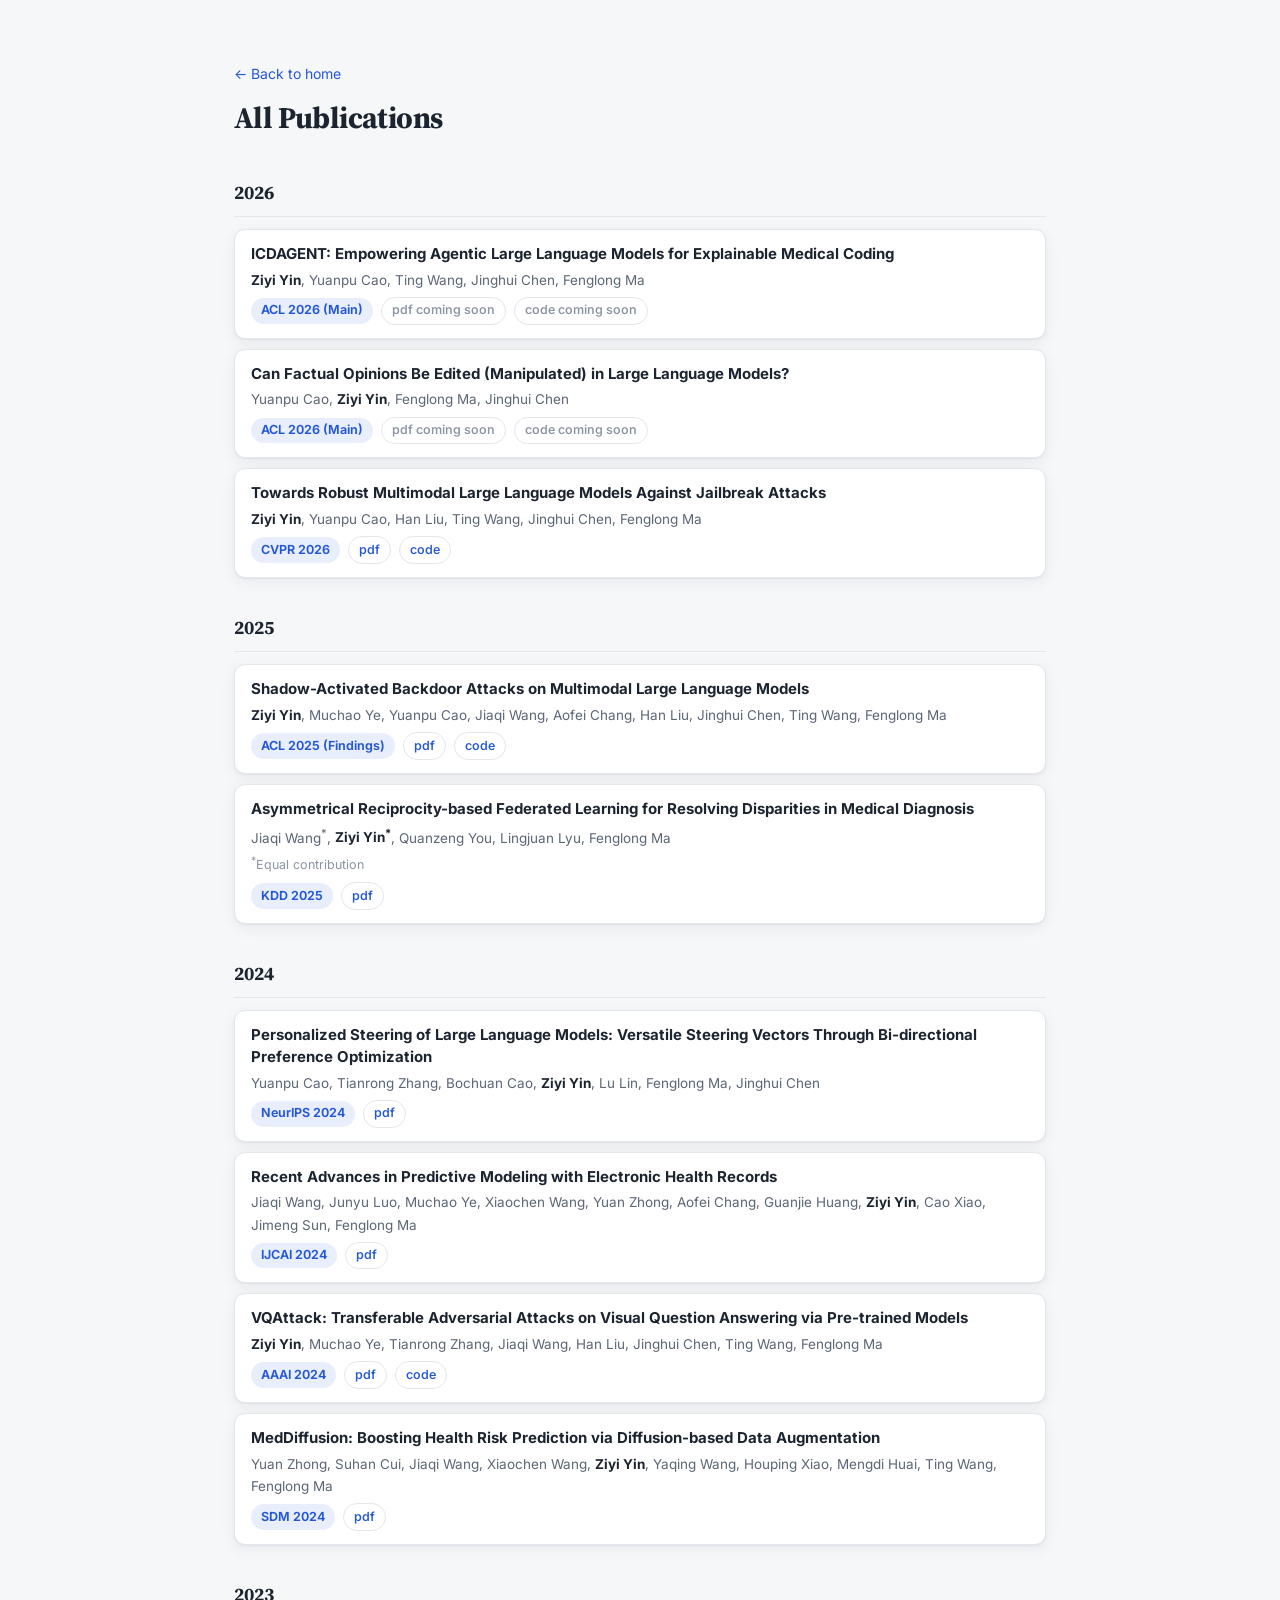
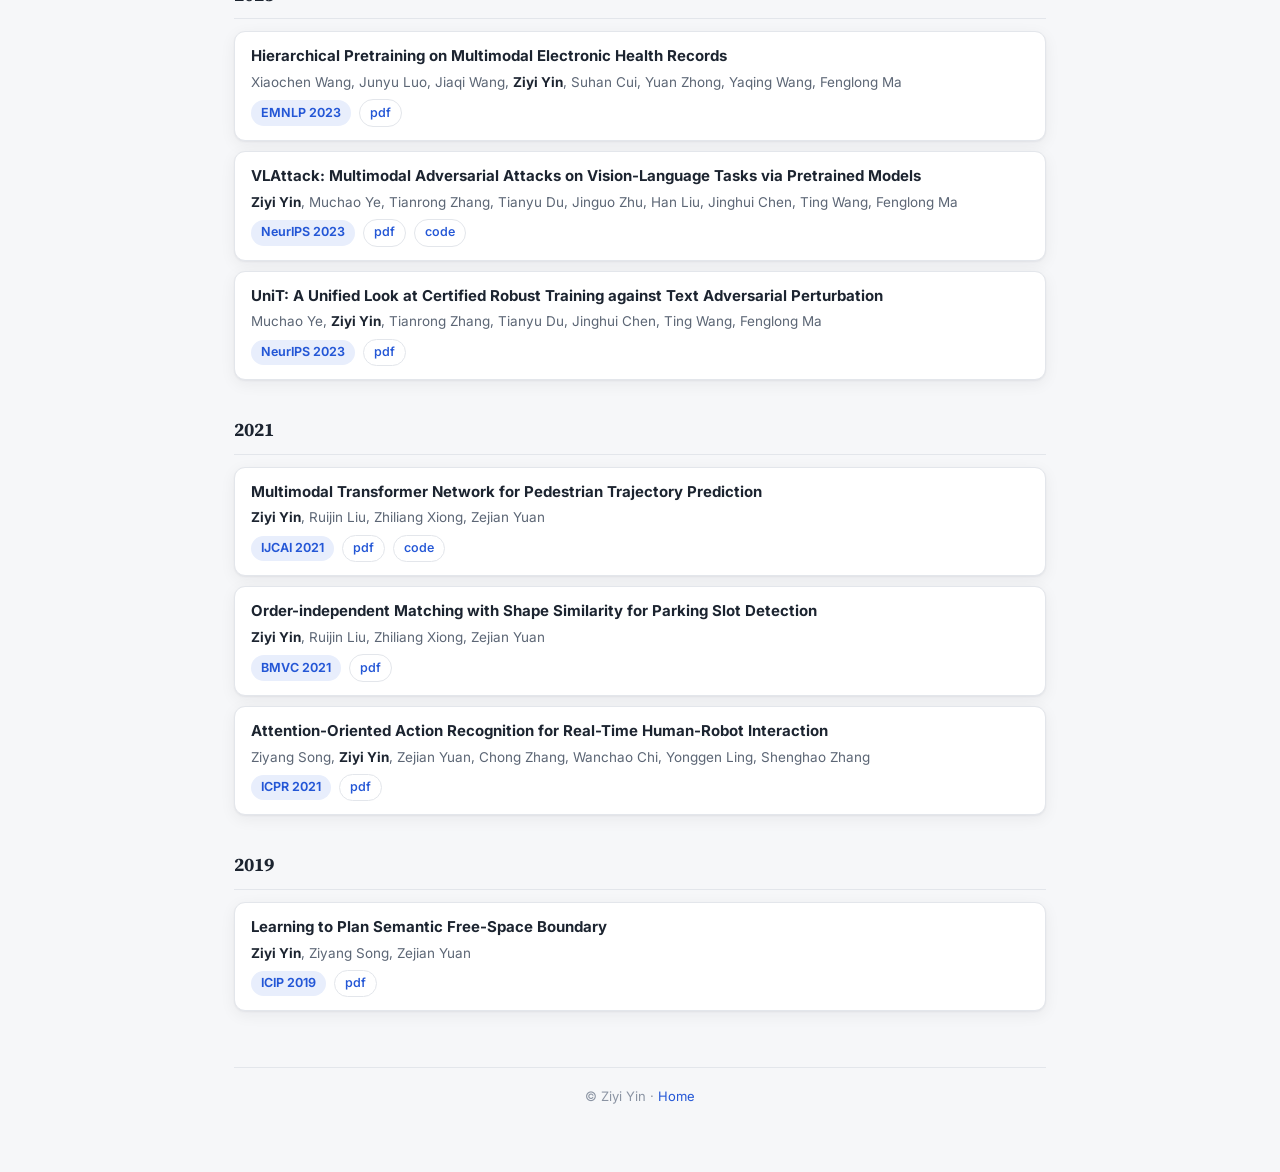
==== publications.html @ 841c4a1c "Redesign homepage: modern card layout, LinkedIn link, split all-publications page Co-Authored-By: Cl" ====
<!DOCTYPE html>
<html lang="en">
<head>
<meta charset="utf-8" />
<meta name="viewport" content="width=device-width, initial-scale=1" />
<title>All Publications · Ziyi Yin</title>
<link rel="shortcut icon" href="favicon.ico" />
<link rel="preconnect" href="https://fonts.googleapis.com" />
<link rel="preconnect" href="https://fonts.gstatic.com" crossorigin />
<link href="https://fonts.googleapis.com/css2?family=Inter:wght@400;550;650;750&family=Source+Serif+4:wght@500;700&display=swap" rel="stylesheet" />
<link rel="stylesheet" href="style.css" />
<script data-goatcounter="https://ericyinyzy.goatcounter.com/count" async src="//gc.zgo.at/count.js"></script>
</head>
<body>
<div class="container">

<p class="breadcrumb"><a href="index.html">← Back to home</a></p>
<h1 class="page-title">All Publications</h1>

<!-- ======== 2026 ======== -->
<div class="year-block">
  <h3 class="year">2026</h3>

  <article class="pub-row">
    <p class="pub-title">ICDAGENT: Empowering Agentic Large Language Models for Explainable Medical Coding</p>
    <p class="pub-authors"><span class="me">Ziyi Yin</span>, Yuanpu Cao, Ting Wang, Jinghui Chen, Fenglong Ma</p>
    <div class="pub-meta">
      <span class="venue-badge">ACL 2026 (Main)</span>
      <span class="link-pill disabled">pdf coming soon</span>
      <span class="link-pill disabled">code coming soon</span>
    </div>
  </article>

  <article class="pub-row">
    <p class="pub-title">Can Factual Opinions Be Edited (Manipulated) in Large Language Models?</p>
    <p class="pub-authors">Yuanpu Cao, <span class="me">Ziyi Yin</span>, Fenglong Ma, Jinghui Chen</p>
    <div class="pub-meta">
      <span class="venue-badge">ACL 2026 (Main)</span>
      <span class="link-pill disabled">pdf coming soon</span>
      <span class="link-pill disabled">code coming soon</span>
    </div>
  </article>

  <article class="pub-row">
    <p class="pub-title">Towards Robust Multimodal Large Language Models Against Jailbreak Attacks</p>
    <p class="pub-authors"><span class="me">Ziyi Yin</span>, Yuanpu Cao, Han Liu, Ting Wang, Jinghui Chen, Fenglong Ma</p>
    <div class="pub-meta">
      <span class="venue-badge">CVPR 2026</span>
      <a class="link-pill" href="https://openaccess.thecvf.com/content/CVPR2026/papers/Yin_Towards_Robust_Multimodal_Large_Language_Models_Against_Jailbreak_Attacks_CVPR_2026_paper.pdf/">pdf</a>
      <a class="link-pill" href="https://github.com/ericyinyzy/SafeMLLM/">code</a>
    </div>
  </article>
</div>

<!-- ======== 2025 ======== -->
<div class="year-block">
  <h3 class="year">2025</h3>

  <article class="pub-row">
    <p class="pub-title">Shadow-Activated Backdoor Attacks on Multimodal Large Language Models</p>
    <p class="pub-authors"><span class="me">Ziyi Yin</span>, Muchao Ye, Yuanpu Cao, Jiaqi Wang, Aofei Chang, Han Liu, Jinghui Chen, Ting Wang, Fenglong Ma</p>
    <div class="pub-meta">
      <span class="venue-badge">ACL 2025 (Findings)</span>
      <a class="link-pill" href="https://aclanthology.org/2025.findings-acl.248/">pdf</a>
      <a class="link-pill" href="https://github.com/ericyinyzy/BadMLLM">code</a>
    </div>
  </article>

  <article class="pub-row">
    <p class="pub-title">Asymmetrical Reciprocity-based Federated Learning for Resolving Disparities in Medical Diagnosis</p>
    <p class="pub-authors">Jiaqi Wang<sup>*</sup>, <span class="me">Ziyi Yin<sup>*</sup></span>, Quanzeng You, Lingjuan Lyu, Fenglong Ma</p>
    <p class="pub-note"><sup>*</sup>Equal contribution</p>
    <div class="pub-meta">
      <span class="venue-badge">KDD 2025</span>
      <a class="link-pill" href="https://arxiv.org/abs/2412.19654">pdf</a>
    </div>
  </article>
</div>

<!-- ======== 2024 ======== -->
<div class="year-block">
  <h3 class="year">2024</h3>

  <article class="pub-row">
    <p class="pub-title">Personalized Steering of Large Language Models: Versatile Steering Vectors Through Bi-directional Preference Optimization</p>
    <p class="pub-authors">Yuanpu Cao, Tianrong Zhang, Bochuan Cao, <span class="me">Ziyi Yin</span>, Lu Lin, Fenglong Ma, Jinghui Chen</p>
    <div class="pub-meta">
      <span class="venue-badge">NeurIPS 2024</span>
      <a class="link-pill" href="https://proceedings.neurips.cc/paper_files/paper/2024/hash/58cbe393b4254da8966780a40d023c0b-Abstract-Conference.html">pdf</a>
    </div>
  </article>

  <article class="pub-row">
    <p class="pub-title">Recent Advances in Predictive Modeling with Electronic Health Records</p>
    <p class="pub-authors">Jiaqi Wang, Junyu Luo, Muchao Ye, Xiaochen Wang, Yuan Zhong, Aofei Chang, Guanjie Huang, <span class="me">Ziyi Yin</span>, Cao Xiao, Jimeng Sun, Fenglong Ma</p>
    <div class="pub-meta">
      <span class="venue-badge">IJCAI 2024</span>
      <a class="link-pill" href="https://dl.acm.org/doi/10.24963/ijcai.2024/914">pdf</a>
    </div>
  </article>

  <article class="pub-row">
    <p class="pub-title">VQAttack: Transferable Adversarial Attacks on Visual Question Answering via Pre-trained Models</p>
    <p class="pub-authors"><span class="me">Ziyi Yin</span>, Muchao Ye, Tianrong Zhang, Jiaqi Wang, Han Liu, Jinghui Chen, Ting Wang, Fenglong Ma</p>
    <div class="pub-meta">
      <span class="venue-badge">AAAI 2024</span>
      <a class="link-pill" href="https://arxiv.org/abs/2402.11083">pdf</a>
      <a class="link-pill" href="https://github.com/ericyinyzy/VQAttack">code</a>
    </div>
  </article>

  <article class="pub-row">
    <p class="pub-title">MedDiffusion: Boosting Health Risk Prediction via Diffusion-based Data Augmentation</p>
    <p class="pub-authors">Yuan Zhong, Suhan Cui, Jiaqi Wang, Xiaochen Wang, <span class="me">Ziyi Yin</span>, Yaqing Wang, Houping Xiao, Mengdi Huai, Ting Wang, Fenglong Ma</p>
    <div class="pub-meta">
      <span class="venue-badge">SDM 2024</span>
      <a class="link-pill" href="https://arxiv.org/abs/2310.02520">pdf</a>
    </div>
  </article>
</div>

<!-- ======== 2023 ======== -->
<div class="year-block">
  <h3 class="year">2023</h3>

  <article class="pub-row">
    <p class="pub-title">Hierarchical Pretraining on Multimodal Electronic Health Records</p>
    <p class="pub-authors">Xiaochen Wang, Junyu Luo, Jiaqi Wang, <span class="me">Ziyi Yin</span>, Suhan Cui, Yuan Zhong, Yaqing Wang, Fenglong Ma</p>
    <div class="pub-meta">
      <span class="venue-badge">EMNLP 2023</span>
      <a class="link-pill" href="https://arxiv.org/pdf/2310.07871v2.pdf">pdf</a>
    </div>
  </article>

  <article class="pub-row">
    <p class="pub-title">VLAttack: Multimodal Adversarial Attacks on Vision-Language Tasks via Pretrained Models</p>
    <p class="pub-authors"><span class="me">Ziyi Yin</span>, Muchao Ye, Tianrong Zhang, Tianyu Du, Jinguo Zhu, Han Liu, Jinghui Chen, Ting Wang, Fenglong Ma</p>
    <div class="pub-meta">
      <span class="venue-badge">NeurIPS 2023</span>
      <a class="link-pill" href="https://arxiv.org/pdf/2310.04655.pdf">pdf</a>
      <a class="link-pill" href="https://github.com/ericyinyzy/VLAttack">code</a>
    </div>
  </article>

  <article class="pub-row">
    <p class="pub-title">UniT: A Unified Look at Certified Robust Training against Text Adversarial Perturbation</p>
    <p class="pub-authors">Muchao Ye, <span class="me">Ziyi Yin</span>, Tianrong Zhang, Tianyu Du, Jinghui Chen, Ting Wang, Fenglong Ma</p>
    <div class="pub-meta">
      <span class="venue-badge">NeurIPS 2023</span>
      <a class="link-pill" href="https://openreview.net/forum?id=oGxE2Nvlda">pdf</a>
    </div>
  </article>
</div>

<!-- ======== 2021 ======== -->
<div class="year-block">
  <h3 class="year">2021</h3>

  <article class="pub-row">
    <p class="pub-title">Multimodal Transformer Network for Pedestrian Trajectory Prediction</p>
    <p class="pub-authors"><span class="me">Ziyi Yin</span>, Ruijin Liu, Zhiliang Xiong, Zejian Yuan</p>
    <div class="pub-meta">
      <span class="venue-badge">IJCAI 2021</span>
      <a class="link-pill" href="paper/2021_ijcai.pdf">pdf</a>
      <a class="link-pill" href="https://github.com/ericyinyzy/MTN_trajectory">code</a>
    </div>
  </article>

  <article class="pub-row">
    <p class="pub-title">Order-independent Matching with Shape Similarity for Parking Slot Detection</p>
    <p class="pub-authors"><span class="me">Ziyi Yin</span>, Ruijin Liu, Zhiliang Xiong, Zejian Yuan</p>
    <div class="pub-meta">
      <span class="venue-badge">BMVC 2021</span>
      <a class="link-pill" href="paper/2021_bmvc.pdf">pdf</a>
    </div>
  </article>

  <article class="pub-row">
    <p class="pub-title">Attention-Oriented Action Recognition for Real-Time Human-Robot Interaction</p>
    <p class="pub-authors">Ziyang Song, <span class="me">Ziyi Yin</span>, Zejian Yuan, Chong Zhang, Wanchao Chi, Yonggen Ling, Shenghao Zhang</p>
    <div class="pub-meta">
      <span class="venue-badge">ICPR 2021</span>
      <a class="link-pill" href="paper/2020_icpr.pdf">pdf</a>
    </div>
  </article>
</div>

<!-- ======== 2019 ======== -->
<div class="year-block">
  <h3 class="year">2019</h3>

  <article class="pub-row">
    <p class="pub-title">Learning to Plan Semantic Free-Space Boundary</p>
    <p class="pub-authors"><span class="me">Ziyi Yin</span>, Ziyang Song, Zejian Yuan</p>
    <div class="pub-meta">
      <span class="venue-badge">ICIP 2019</span>
      <a class="link-pill" href="paper/2019_icip.pdf">pdf</a>
    </div>
  </article>
</div>

<footer>© Ziyi Yin · <a href="index.html">Home</a></footer>

</div>
</body>
</html>
---- style.css ----
/* ---- Ziyi Yin — personal homepage ---- */

:root {
  --bg: #f6f7f9;
  --card: #ffffff;
  --text: #1c2430;
  --muted: #5c6675;
  --faint: #8b94a3;
  --accent: #2457d6;
  --accent-soft: #e8eefc;
  --border: #e3e6eb;
  --shadow: 0 1px 2px rgba(16, 24, 40, 0.05), 0 4px 16px rgba(16, 24, 40, 0.06);
  --shadow-hover: 0 2px 4px rgba(16, 24, 40, 0.07), 0 10px 28px rgba(16, 24, 40, 0.12);
  --radius: 14px;
}

@media (prefers-color-scheme: dark) {
  :root {
    --bg: #0f1319;
    --card: #171d26;
    --text: #e6eaf0;
    --muted: #9aa4b2;
    --faint: #6d7684;
    --accent: #6f9bff;
    --accent-soft: #1d2a45;
    --border: #262e3a;
    --shadow: 0 1px 2px rgba(0, 0, 0, 0.4), 0 4px 16px rgba(0, 0, 0, 0.35);
    --shadow-hover: 0 2px 4px rgba(0, 0, 0, 0.5), 0 10px 28px rgba(0, 0, 0, 0.5);
  }
}

* { box-sizing: border-box; }

html { scroll-behavior: smooth; }

body {
  margin: 0;
  background: var(--bg);
  color: var(--text);
  font-family: "Inter", -apple-system, BlinkMacSystemFont, "Segoe UI", Roboto,
    "Helvetica Neue", Arial, "PingFang SC", "Microsoft YaHei", sans-serif;
  font-size: 15.5px;
  line-height: 1.65;
  -webkit-font-smoothing: antialiased;
}

.container {
  max-width: 860px;
  margin: 0 auto;
  padding: 48px 24px 64px;
}

a { color: var(--accent); text-decoration: none; }
a:hover { text-decoration: underline; }

/* ---- header / hero ---- */

.hero {
  display: flex;
  gap: 36px;
  align-items: flex-start;
}

.hero-photo img {
  width: 250px;
  max-width: 100%;
  border-radius: var(--radius);
  box-shadow: var(--shadow);
  display: block;
}

.hero-main { flex: 1; min-width: 0; }

h1.name {
  margin: 0 0 2px;
  font-size: 34px;
  font-weight: 750;
  letter-spacing: -0.02em;
  font-family: "Source Serif 4", Georgia, "Times New Roman",
    "Songti SC", "SimSun", serif;
}

.name .cn { font-weight: 500; color: var(--muted); font-size: 26px; }

.tagline {
  margin: 4px 0 14px;
  color: var(--muted);
  font-size: 16px;
}
.tagline a { color: inherit; text-decoration: underline; text-decoration-color: var(--faint); }
.tagline a:hover { color: var(--accent); }

/* ---- social buttons ---- */

.socials {
  display: flex;
  flex-wrap: wrap;
  gap: 10px;
  margin: 16px 0 0;
}

.social-btn {
  display: inline-flex;
  align-items: center;
  gap: 7px;
  padding: 7px 14px;
  border-radius: 999px;
  background: var(--card);
  border: 1px solid var(--border);
  color: var(--text);
  font-size: 13.5px;
  font-weight: 550;
  box-shadow: var(--shadow);
  transition: transform 0.12s ease, box-shadow 0.12s ease, border-color 0.12s ease;
}
.social-btn:hover {
  text-decoration: none;
  transform: translateY(-1px);
  box-shadow: var(--shadow-hover);
  border-color: var(--accent);
  color: var(--accent);
}
.social-btn svg { width: 15px; height: 15px; fill: currentColor; flex: none; }

/* ---- sections ---- */

section { margin-top: 44px; }

.section-head {
  display: flex;
  align-items: baseline;
  justify-content: space-between;
  gap: 16px;
  margin-bottom: 18px;
  border-bottom: 1px solid var(--border);
  padding-bottom: 10px;
}

h2 {
  margin: 0;
  font-size: 22px;
  font-weight: 700;
  letter-spacing: -0.01em;
  font-family: "Source Serif 4", Georgia, serif;
}

.see-all {
  font-size: 14px;
  font-weight: 600;
  white-space: nowrap;
}

.about p { margin: 0 0 10px; color: var(--text); }

/* ---- publication cards (home) ---- */

.pub-card {
  display: flex;
  gap: 20px;
  align-items: flex-start;
  background: var(--card);
  border: 1px solid var(--border);
  border-radius: var(--radius);
  padding: 16px;
  margin-bottom: 14px;
  box-shadow: var(--shadow);
  transition: transform 0.12s ease, box-shadow 0.12s ease;
}
.pub-card:hover { transform: translateY(-2px); box-shadow: var(--shadow-hover); }

.pub-thumb {
  flex: none;
  width: 218px;
  height: 108px;
  border-radius: 9px;
  border: 1px solid var(--border);
  background: #ffffff;
  display: flex;
  align-items: center;
  justify-content: center;
  overflow: hidden;
}
.pub-thumb img {
  max-width: 100%;
  max-height: 100%;
  object-fit: contain;
  display: block;
}

.pub-body { flex: 1; min-width: 0; }

.pub-title {
  margin: 0 0 4px;
  font-size: 15.5px;
  font-weight: 700;
  line-height: 1.45;
}

.pub-authors {
  margin: 0 0 4px;
  color: var(--muted);
  font-size: 13.5px;
}
.pub-authors .me { color: var(--text); font-weight: 700; }

.pub-note { color: var(--faint); font-size: 12.5px; margin: 0 0 4px; }

.pub-meta {
  display: flex;
  flex-wrap: wrap;
  align-items: center;
  gap: 8px;
  margin-top: 6px;
}

.venue-badge {
  display: inline-block;
  padding: 2.5px 10px;
  border-radius: 999px;
  background: var(--accent-soft);
  color: var(--accent);
  font-size: 12.5px;
  font-weight: 650;
  white-space: nowrap;
}

.link-pill {
  display: inline-block;
  padding: 2.5px 10px;
  border-radius: 999px;
  border: 1px solid var(--border);
  font-size: 12.5px;
  font-weight: 550;
  color: var(--accent);
  transition: border-color 0.12s ease, background 0.12s ease;
}
.link-pill:hover {
  text-decoration: none;
  border-color: var(--accent);
  background: var(--accent-soft);
}
.link-pill.disabled {
  color: var(--faint);
  pointer-events: none;
}

/* ---- all-publications page ---- */

.page-title {
  margin: 0 0 4px;
  font-size: 30px;
  font-weight: 750;
  letter-spacing: -0.02em;
  font-family: "Source Serif 4", Georgia, serif;
}

.breadcrumb { color: var(--muted); font-size: 14px; margin-bottom: 8px; }

.year-block { margin-top: 34px; }

h3.year {
  font-size: 19px;
  font-weight: 700;
  margin: 0 0 12px;
  padding-bottom: 8px;
  border-bottom: 1px solid var(--border);
  font-family: "Source Serif 4", Georgia, serif;
}

.pub-row {
  background: var(--card);
  border: 1px solid var(--border);
  border-radius: 11px;
  padding: 13px 16px;
  margin-bottom: 10px;
  box-shadow: var(--shadow);
}

.pub-row .pub-title { font-size: 15px; }

/* ---- teaching ---- */

.teaching ul { margin: 0; padding-left: 20px; color: var(--text); }
.teaching li { margin-bottom: 6px; }

/* ---- footer ---- */

footer {
  margin-top: 56px;
  padding-top: 18px;
  border-top: 1px solid var(--border);
  color: var(--faint);
  font-size: 13px;
  text-align: center;
}

/* ---- responsive ---- */

@media (max-width: 720px) {
  .container { padding: 28px 16px 48px; }
  .hero { flex-direction: column; align-items: center; text-align: center; }
  .hero-main { text-align: center; }
  .socials { justify-content: center; }
  .hero-photo img { width: 210px; }
  .pub-card { flex-direction: column; }
  .pub-thumb { width: 100%; height: 150px; }
  .section-head { flex-direction: column; gap: 4px; }
}
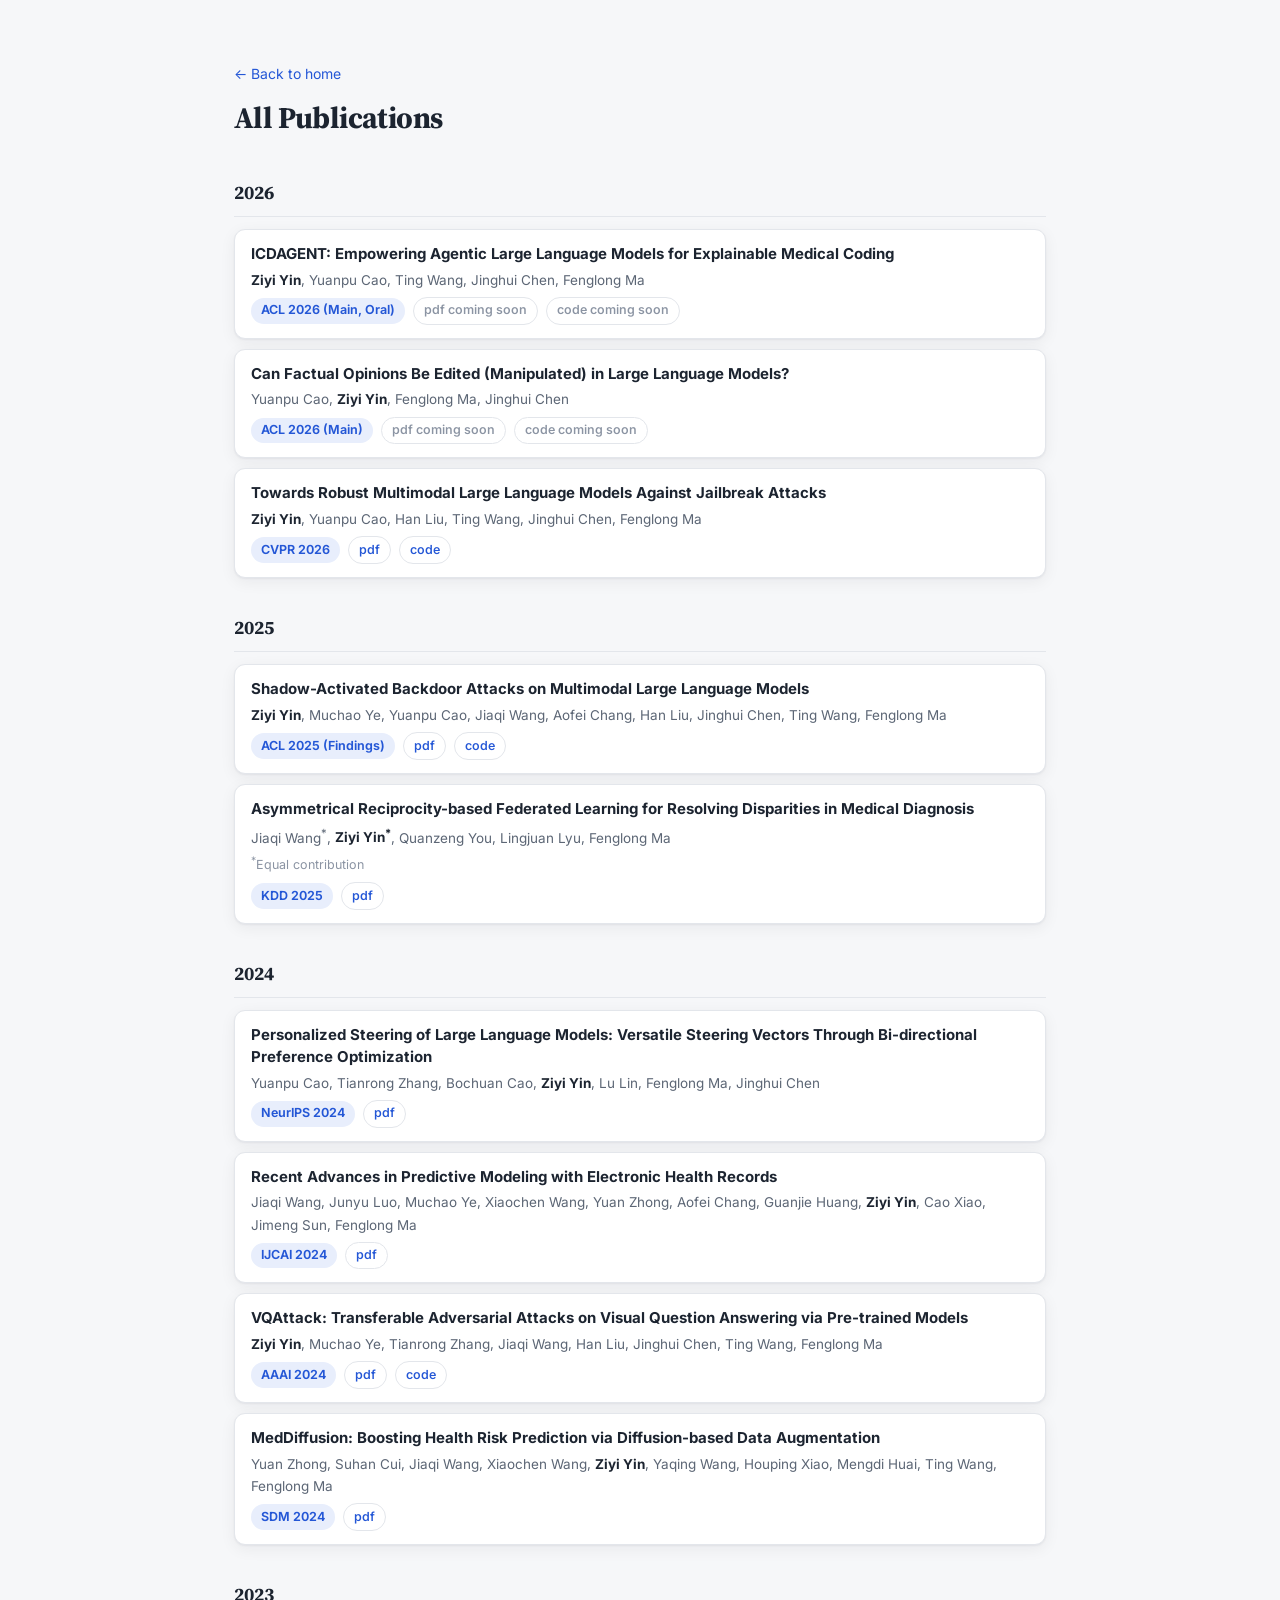
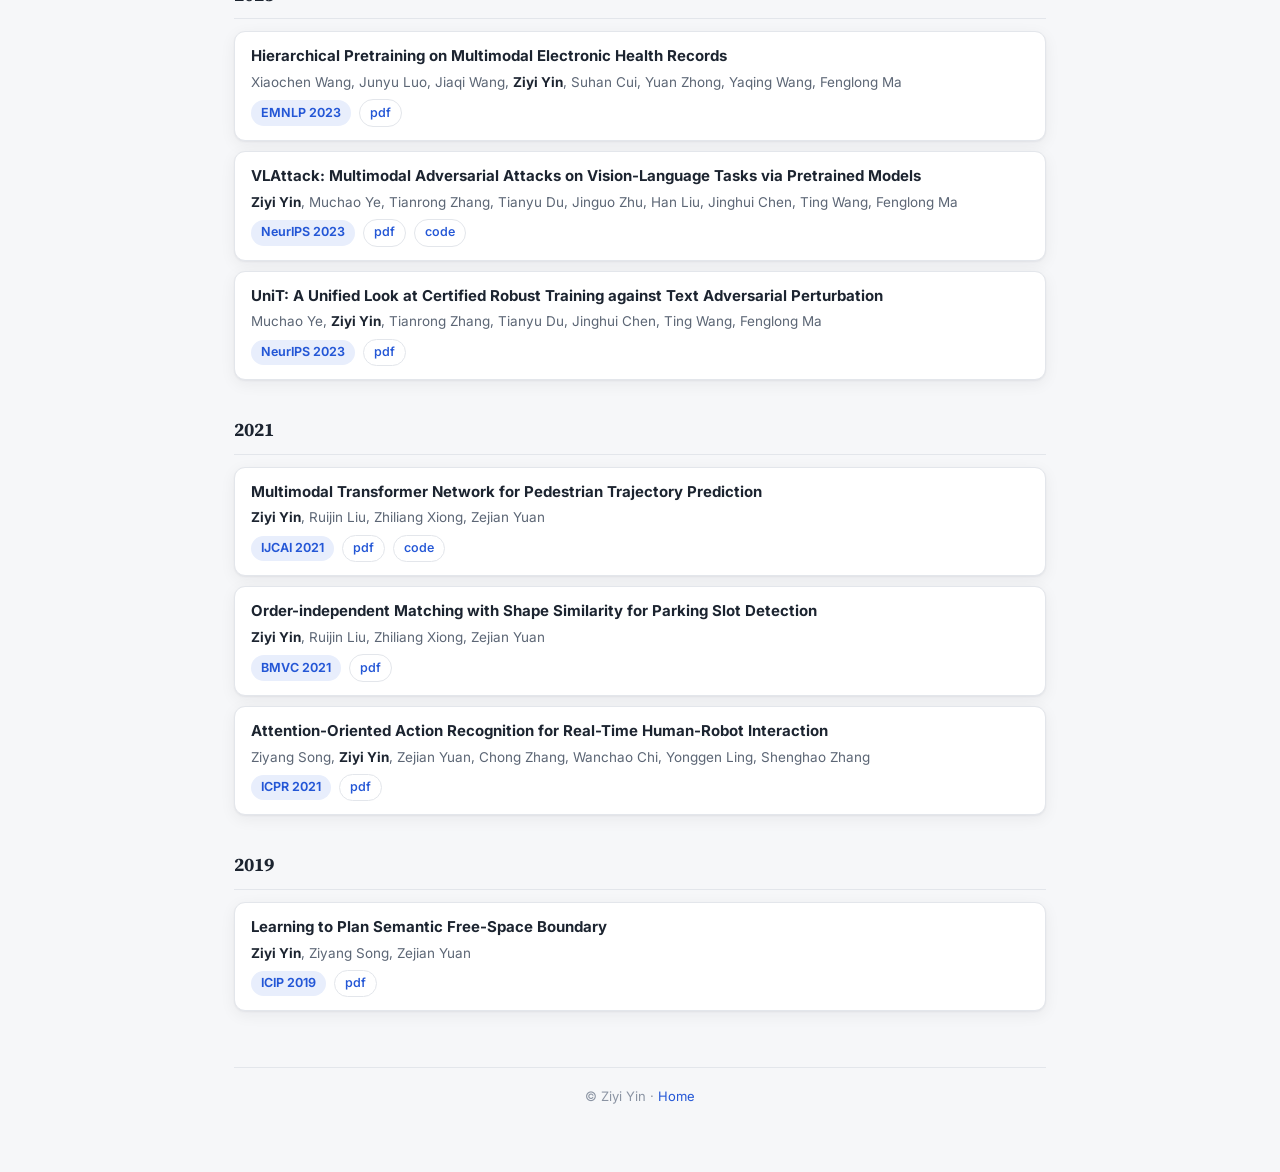
==== commit f178750f: "Group publications by topic, add work experience, ICDAGENT oral Co-Authored-By: Claude Fable 5 <nore" ====
--- a/publications.html
+++ b/publications.html
@@ -25,6 +25,16 @@
     <p class="pub-title">ICDAGENT: Empowering Agentic Large Language Models for Explainable Medical Coding</p>
     <p class="pub-authors"><span class="me">Ziyi Yin</span>, Yuanpu Cao, Ting Wang, Jinghui Chen, Fenglong Ma</p>
     <div class="pub-meta">
+      <span class="venue-badge">ACL 2026 (Main, Oral)</span>
+      <span class="link-pill disabled">pdf coming soon</span>
+      <span class="link-pill disabled">code coming soon</span>
+    </div>
+  </article>
+
+  <article class="pub-row">
+    <p class="pub-title">Can Factual Opinions Be Edited (Manipulated) in Large Language Models?</p>
+    <p class="pub-authors">Yuanpu Cao, <span class="me">Ziyi Yin</span>, Fenglong Ma, Jinghui Chen</p>
+    <div class="pub-meta">
       <span class="venue-badge">ACL 2026 (Main)</span>
       <span class="link-pill disabled">pdf coming soon</span>
       <span class="link-pill disabled">code coming soon</span>
@@ -32,16 +42,6 @@
   </article>
 
   <article class="pub-row">
-    <p class="pub-title">Can Factual Opinions Be Edited (Manipulated) in Large Language Models?</p>
-    <p class="pub-authors">Yuanpu Cao, <span class="me">Ziyi Yin</span>, Fenglong Ma, Jinghui Chen</p>
-    <div class="pub-meta">
-      <span class="venue-badge">ACL 2026 (Main)</span>
-      <span class="link-pill disabled">pdf coming soon</span>
-      <span class="link-pill disabled">code coming soon</span>
-    </div>
-  </article>
-
-  <article class="pub-row">
     <p class="pub-title">Towards Robust Multimodal Large Language Models Against Jailbreak Attacks</p>
     <p class="pub-authors"><span class="me">Ziyi Yin</span>, Yuanpu Cao, Han Liu, Ting Wang, Jinghui Chen, Fenglong Ma</p>
     <div class="pub-meta">
--- a/style.css
+++ b/style.css
@@ -278,10 +278,48 @@
 
 .pub-row .pub-title { font-size: 15px; }
 
-/* ---- teaching ---- */
-
-.teaching ul { margin: 0; padding-left: 20px; color: var(--text); }
-.teaching li { margin-bottom: 6px; }
+/* ---- publication group subtitles ---- */
+
+h3.pub-group {
+  display: flex;
+  align-items: center;
+  gap: 9px;
+  font-size: 17px;
+  font-weight: 700;
+  margin: 28px 0 12px;
+  font-family: "Source Serif 4", Georgia, serif;
+}
+h3.pub-group::before {
+  content: "";
+  width: 4px;
+  height: 17px;
+  border-radius: 2px;
+  background: var(--accent);
+  flex: none;
+}
+.section-head + h3.pub-group { margin-top: 0; }
+
+/* ---- work experience ---- */
+
+.exp-item {
+  background: var(--card);
+  border: 1px solid var(--border);
+  border-radius: 11px;
+  padding: 13px 16px;
+  margin-bottom: 10px;
+  box-shadow: var(--shadow);
+}
+.exp-top {
+  display: flex;
+  justify-content: space-between;
+  align-items: baseline;
+  gap: 12px;
+  flex-wrap: wrap;
+}
+.exp-org { font-weight: 700; font-size: 15.5px; }
+.exp-date { color: var(--muted); font-size: 13.5px; white-space: nowrap; }
+.exp-role { margin: 3px 0 0; font-size: 14px; color: var(--text); }
+.exp-mentor { margin: 2px 0 0; font-size: 13px; color: var(--muted); }
 
 /* ---- footer ---- */
 
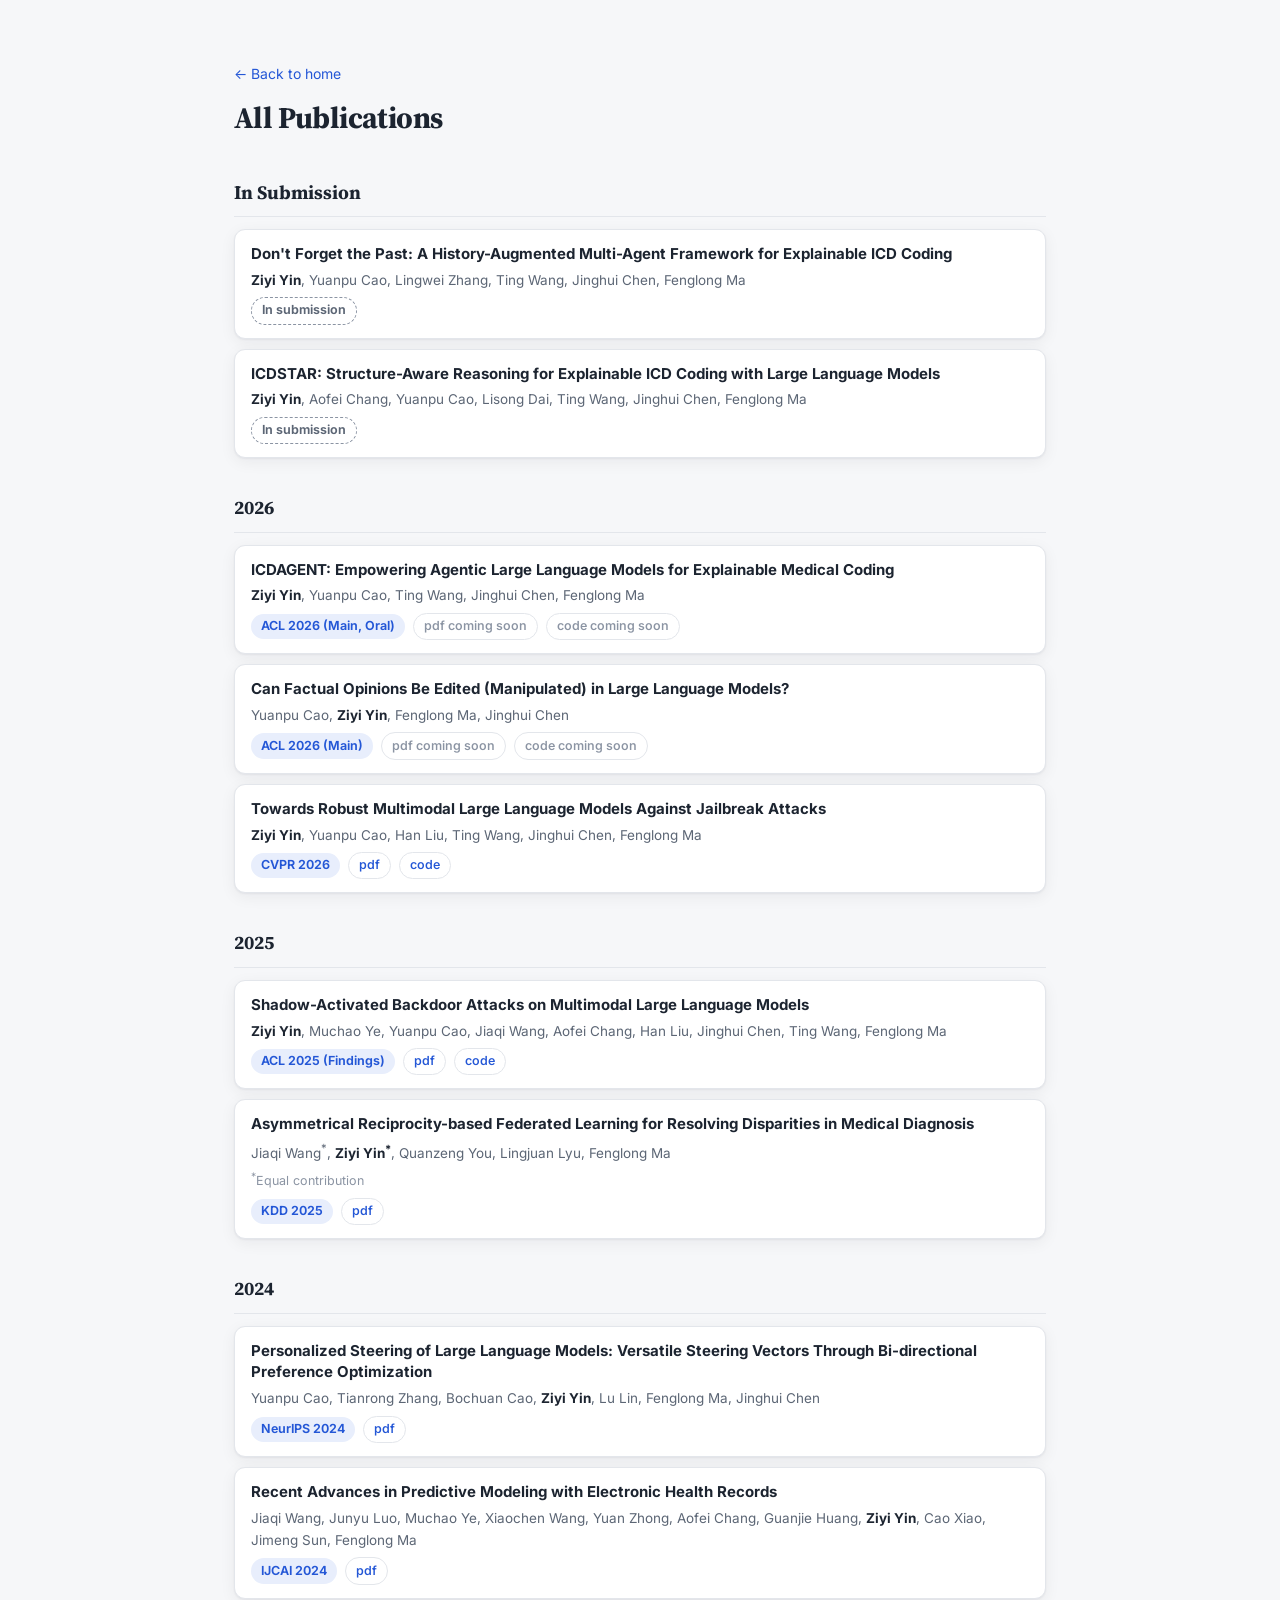
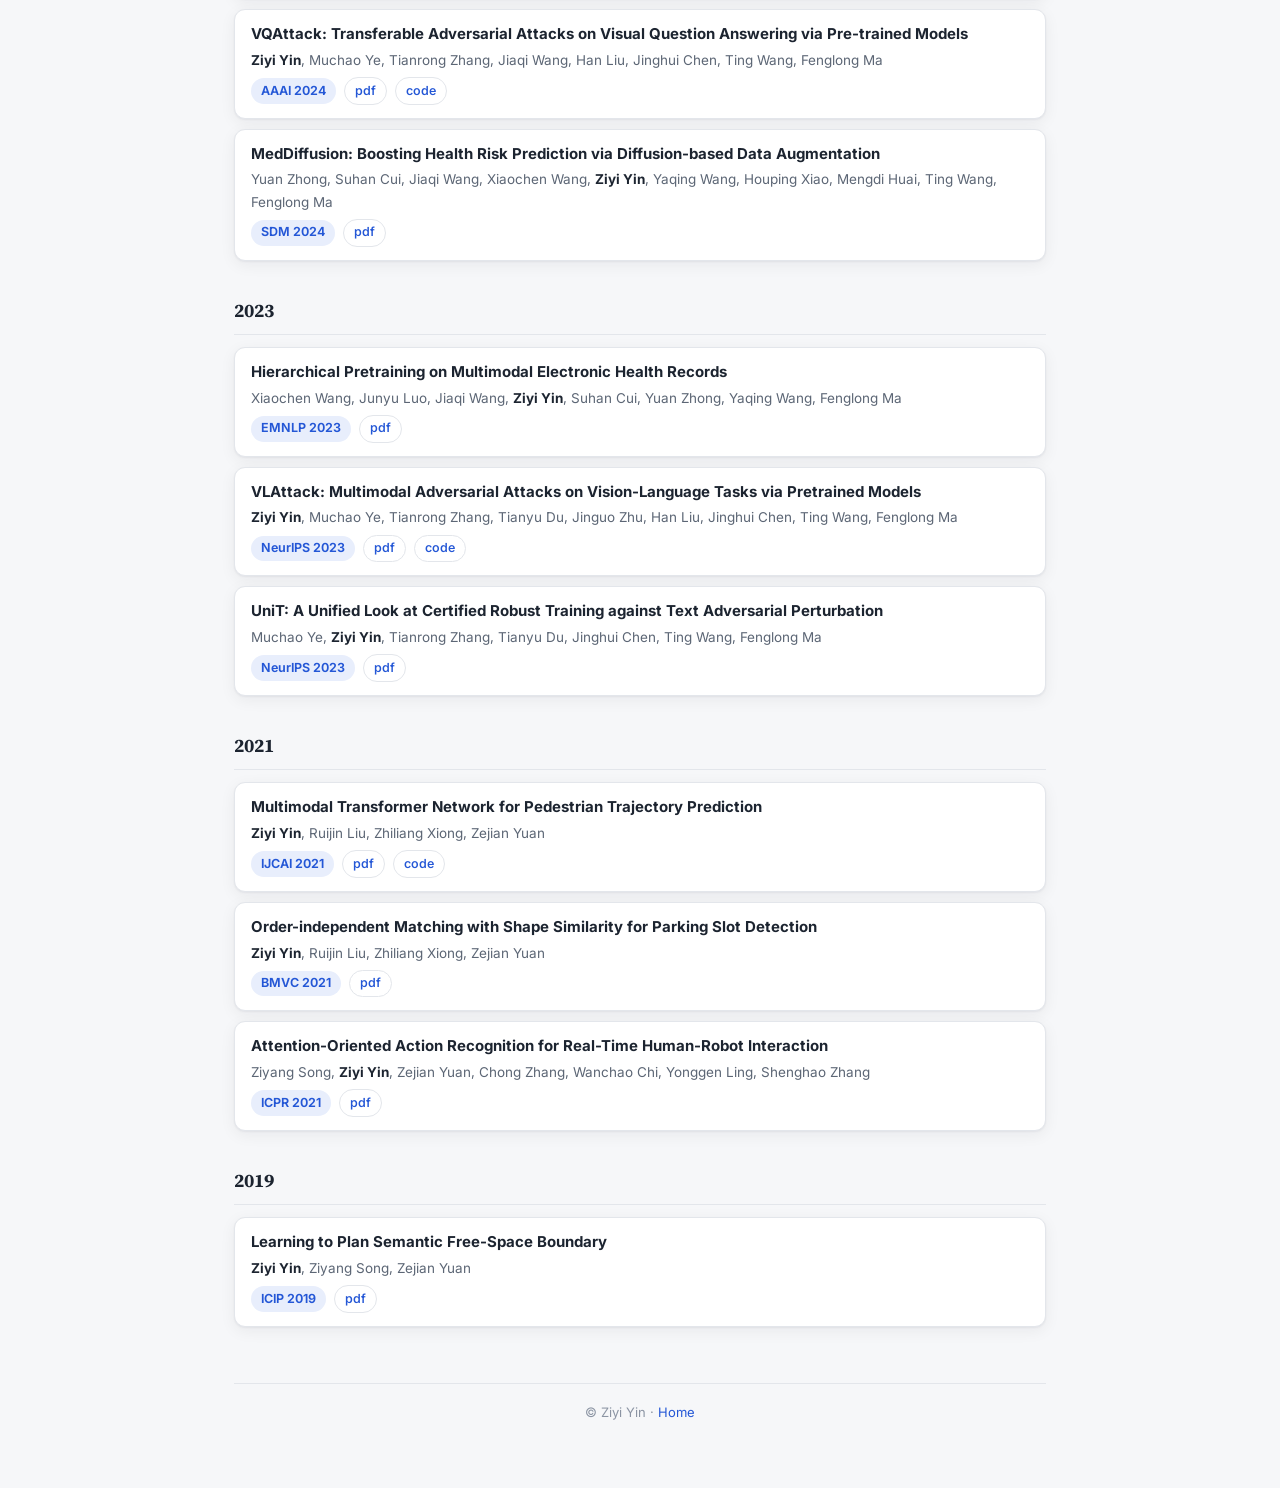
==== commit 74ac03f8: "Add two in-submission ICD coding papers Co-Authored-By: Claude Fable 5 <noreply@anthropic.com>" ====
--- a/publications.html
+++ b/publications.html
@@ -17,6 +17,27 @@
 <p class="breadcrumb"><a href="index.html">← Back to home</a></p>
 <h1 class="page-title">All Publications</h1>
 
+<!-- ======== in submission ======== -->
+<div class="year-block">
+  <h3 class="year">In Submission</h3>
+
+  <article class="pub-row">
+    <p class="pub-title">Don't Forget the Past: A History-Augmented Multi-Agent Framework for Explainable ICD Coding</p>
+    <p class="pub-authors"><span class="me">Ziyi Yin</span>, Yuanpu Cao, Lingwei Zhang, Ting Wang, Jinghui Chen, Fenglong Ma</p>
+    <div class="pub-meta">
+      <span class="venue-badge pending">In submission</span>
+    </div>
+  </article>
+
+  <article class="pub-row">
+    <p class="pub-title">ICDSTAR: Structure-Aware Reasoning for Explainable ICD Coding with Large Language Models</p>
+    <p class="pub-authors"><span class="me">Ziyi Yin</span>, Aofei Chang, Yuanpu Cao, Lisong Dai, Ting Wang, Jinghui Chen, Fenglong Ma</p>
+    <div class="pub-meta">
+      <span class="venue-badge pending">In submission</span>
+    </div>
+  </article>
+</div>
+
 <!-- ======== 2026 ======== -->
 <div class="year-block">
   <h3 class="year">2026</h3>
--- a/style.css
+++ b/style.css
@@ -224,6 +224,12 @@
   white-space: nowrap;
 }
 
+.venue-badge.pending {
+  background: transparent;
+  border: 1px dashed var(--faint);
+  color: var(--muted);
+}
+
 .link-pill {
   display: inline-block;
   padding: 2.5px 10px;
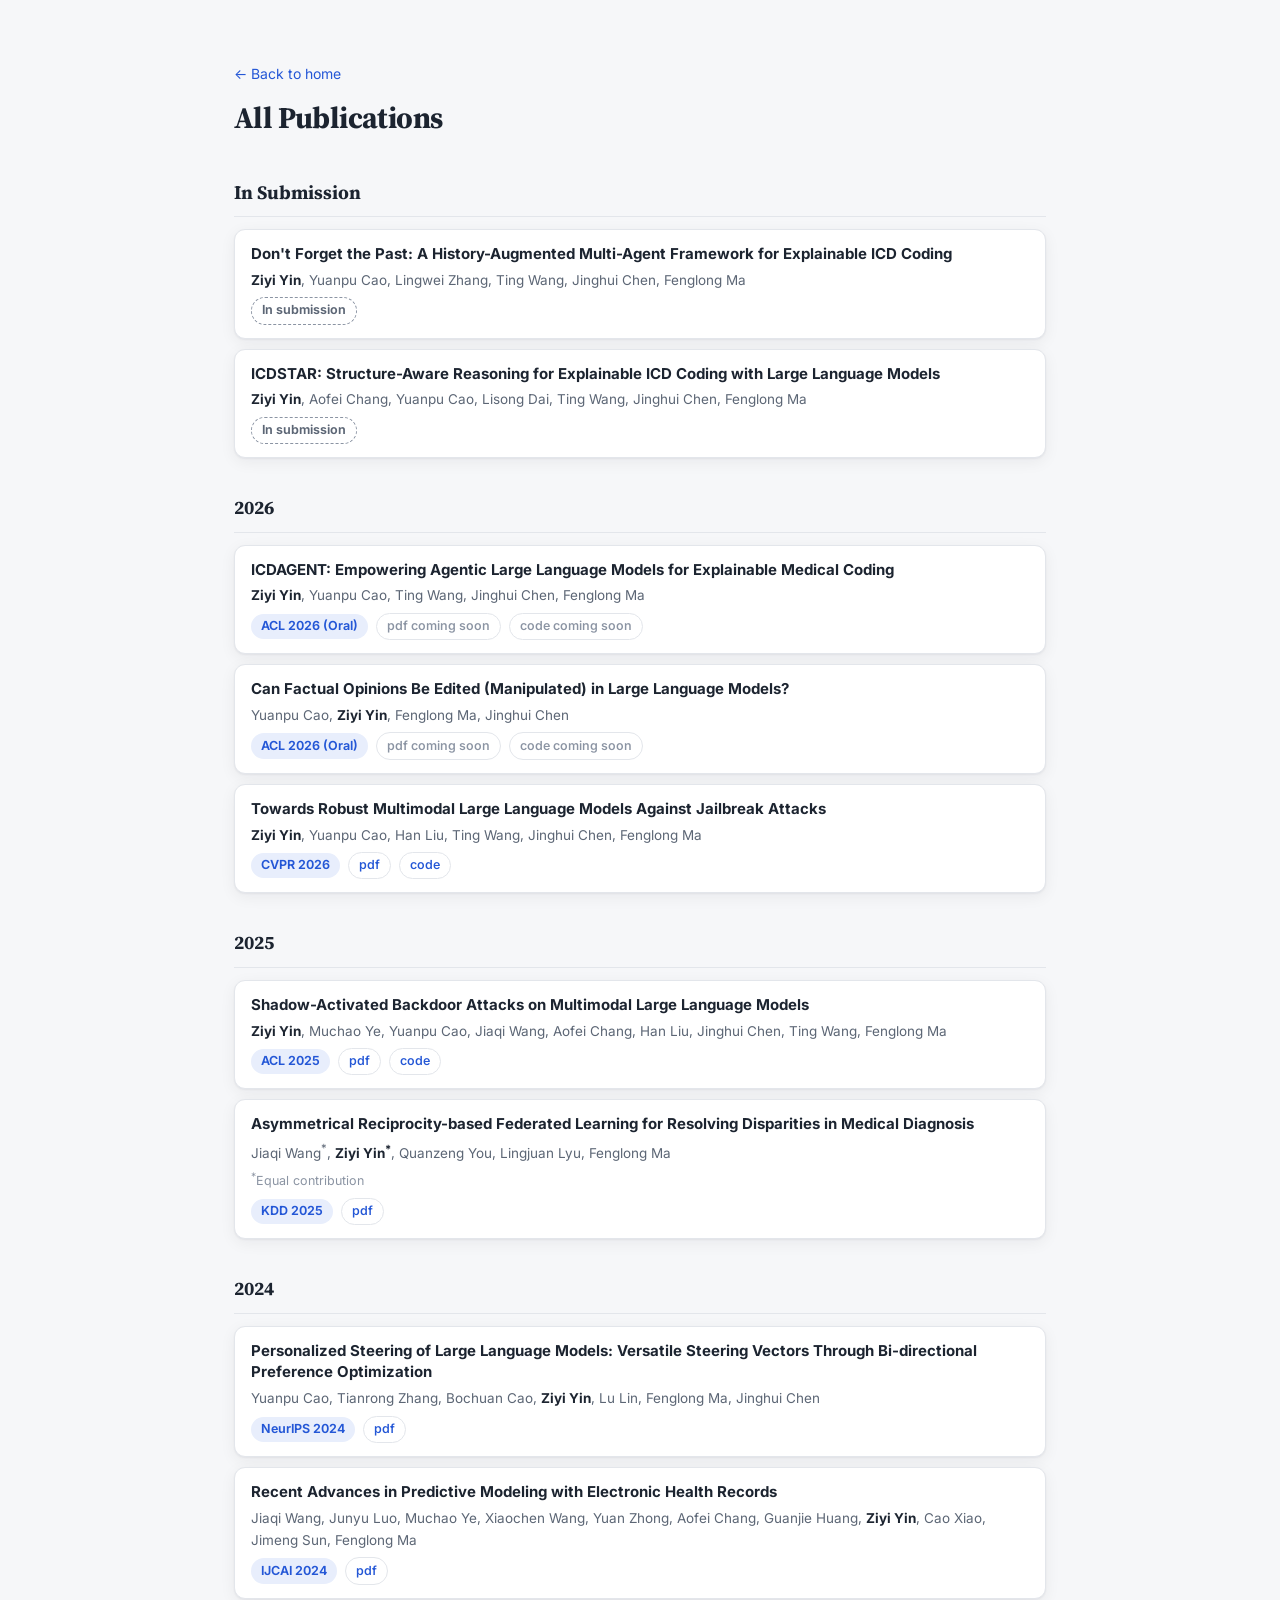
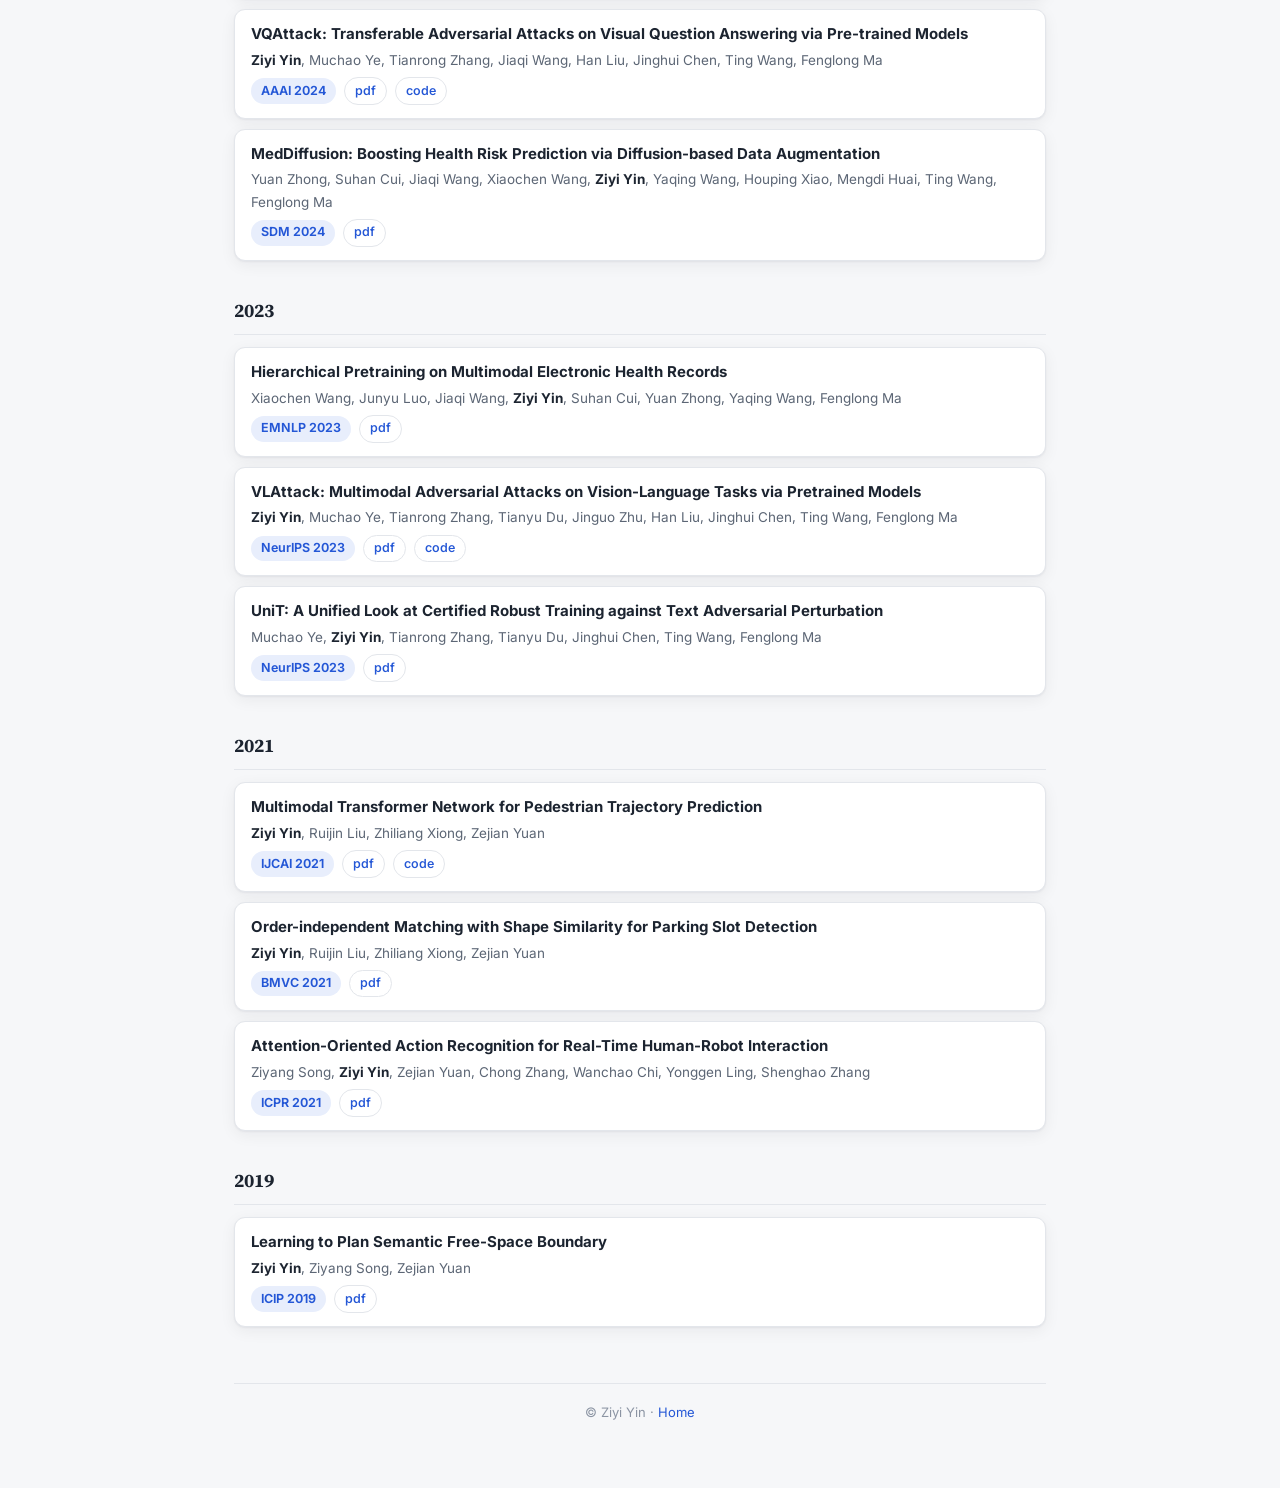
==== commit 9f791dc6: "Update publications.html" ====
--- a/publications.html
+++ b/publications.html
@@ -46,7 +46,7 @@
     <p class="pub-title">ICDAGENT: Empowering Agentic Large Language Models for Explainable Medical Coding</p>
     <p class="pub-authors"><span class="me">Ziyi Yin</span>, Yuanpu Cao, Ting Wang, Jinghui Chen, Fenglong Ma</p>
     <div class="pub-meta">
-      <span class="venue-badge">ACL 2026 (Main, Oral)</span>
+      <span class="venue-badge">ACL 2026 (Oral)</span>
       <span class="link-pill disabled">pdf coming soon</span>
       <span class="link-pill disabled">code coming soon</span>
     </div>
@@ -56,7 +56,7 @@
     <p class="pub-title">Can Factual Opinions Be Edited (Manipulated) in Large Language Models?</p>
     <p class="pub-authors">Yuanpu Cao, <span class="me">Ziyi Yin</span>, Fenglong Ma, Jinghui Chen</p>
     <div class="pub-meta">
-      <span class="venue-badge">ACL 2026 (Main)</span>
+      <span class="venue-badge">ACL 2026 (Oral)</span>
       <span class="link-pill disabled">pdf coming soon</span>
       <span class="link-pill disabled">code coming soon</span>
     </div>
@@ -81,7 +81,7 @@
     <p class="pub-title">Shadow-Activated Backdoor Attacks on Multimodal Large Language Models</p>
     <p class="pub-authors"><span class="me">Ziyi Yin</span>, Muchao Ye, Yuanpu Cao, Jiaqi Wang, Aofei Chang, Han Liu, Jinghui Chen, Ting Wang, Fenglong Ma</p>
     <div class="pub-meta">
-      <span class="venue-badge">ACL 2025 (Findings)</span>
+      <span class="venue-badge">ACL 2025 </span>
       <a class="link-pill" href="https://aclanthology.org/2025.findings-acl.248/">pdf</a>
       <a class="link-pill" href="https://github.com/ericyinyzy/BadMLLM">code</a>
     </div>
--- a/style.css
+++ b/style.css
@@ -152,6 +152,12 @@
 
 .about p { margin: 0 0 10px; color: var(--text); }
 
+.about p.job-market {
+  font-style: italic;
+  font-weight: 600;
+  color: red;
+}
+
 /* ---- publication cards (home) ---- */
 
 .pub-card {
